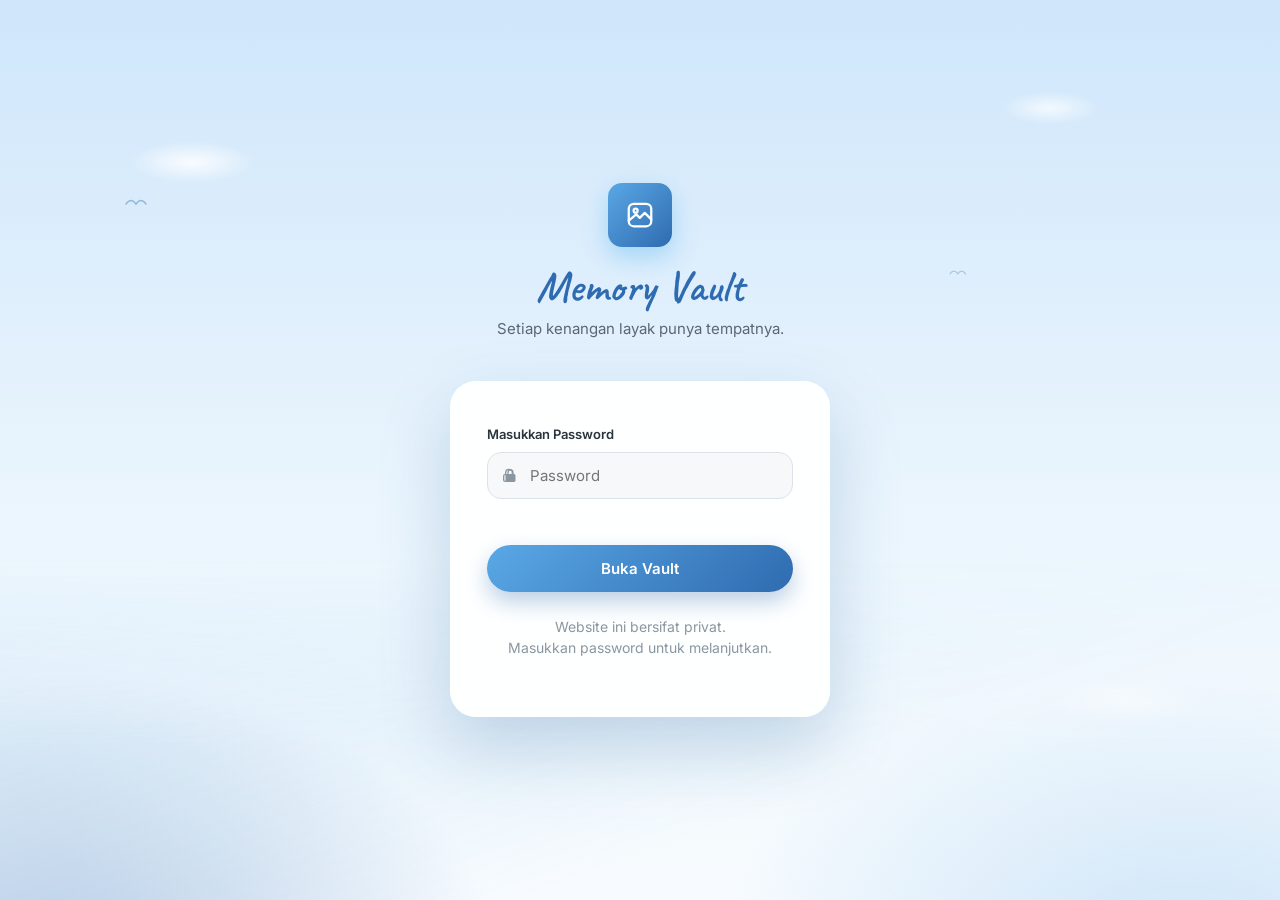
==== index.html @ 8b7a2d24 "Update index.html" ====
<!doctype html>
<html lang="id">
  <head>
    <meta charset="UTF-8" />
    <meta name="viewport" content="width=device-width, initial-scale=1.0" />
    <title>Memory Vault</title>

    <link rel="preconnect" href="https://fonts.googleapis.com" />
    <link
      href="https://fonts.googleapis.com/css2?family=Fraunces:opsz,wght@9..144,400;9..144,600;9..144,700&family=Inter:wght@400;500;600&family=Caveat:wght@500;600&display=swap"
      rel="stylesheet"
    />

    <link rel="stylesheet" href="variables.css" />
    <link rel="stylesheet" href="index.css" />
  </head>
  <body>
    <!-- ============================================================ -->
    <!-- LAYAR LOGIN — tampil pertama kali dibuka                      -->
    <!-- ============================================================ -->
    <div id="login-screen" class="login-screen">
      <div class="login-hero">
        <div class="login-hero__icon">
          <svg
            viewBox="0 0 24 24"
            width="30"
            height="30"
            fill="none"
            stroke="currentColor"
            stroke-width="1.8"
            stroke-linecap="round"
            stroke-linejoin="round"
          >
            <rect x="3" y="3" width="18" height="18" rx="4"></rect>
            <circle cx="8.5" cy="8.5" r="1.6"></circle>
            <path d="M21 15.5l-5.2-5.2-4 4-2.8-2.8L3 16.5"></path>
          </svg>
        </div>
        <h1 class="login-hero__title">Memory Vault</h1>
        <p class="login-hero__subtitle">
          Setiap kenangan layak punya tempatnya.
        </p>
      </div>

      <div class="login-card">
        <form id="login-form" class="login-form">
          <label class="login-card__label" for="login-password"
            >Masukkan Password</label
          >
          <div class="login-field">
            <svg
              viewBox="0 0 24 24"
              width="16"
              height="16"
              fill="none"
              stroke="currentColor"
              stroke-width="2"
            >
              <rect x="4" y="10" width="16" height="10" rx="2"></rect>
              <path d="M7 10V7a5 5 0 0 1 10 0v3"></path>
            </svg>
            <input
              type="password"
              id="login-password"
              placeholder="Password"
              autocomplete="current-password"
              required
            />
          </div>
          <div id="login-error" class="form-error"></div>
          <button type="submit" id="login-submit" class="btn btn-primary">
            Buka Vault
          </button>
        </form>
        <p class="login-card__note">
          Website ini bersifat privat.<br />
          Masukkan password untuk melanjutkan.
        </p>
      </div>
    </div>

    <!-- ============================================================ -->
    <!-- ISI WEBSITE — muncul setelah password benar                  -->
    <!-- ============================================================ -->
    <div id="app-content" class="hidden">
      <header class="topbar">
        <div class="topbar__brand">
          <span class="topbar__mark">MV</span>
          <span class="topbar__title">Memory Vault</span>
        </div>
        <nav class="topbar__nav" id="main-nav">
          <button class="nav-link is-active" data-target="home">Home</button>
          <button class="nav-link" data-target="memories">Memories</button>
          <button class="nav-link" data-target="quotes">Quotes</button>
          <button class="nav-link" data-target="journal">Journal</button>
          <button class="nav-link" data-target="confessions">Curhat</button>
          <button class="nav-link" data-target="songs">Lagu</button>
          <button class="nav-link" data-target="books">Book Shelf</button>
          <button class="nav-link" data-target="movies">Movie Log</button>
          <button class="nav-link" data-target="countdowns">Bom Waktu</button>
        </nav>
        <div class="topbar__actions">
          <label class="topbar__search">
            <svg
              viewBox="0 0 24 24"
              width="16"
              height="16"
              fill="none"
              stroke="currentColor"
              stroke-width="2"
            >
              <circle cx="11" cy="11" r="7"></circle>
              <line x1="21" y1="21" x2="16.65" y2="16.65"></line>
            </svg>
            <input
              type="text"
              id="memories-search"
              placeholder="Cari memories..."
              autocomplete="off"
            />
          </label>
          <button class="topbar__profile" type="button" aria-label="Profil">
            <svg
              viewBox="0 0 24 24"
              width="18"
              height="18"
              fill="none"
              stroke="currentColor"
              stroke-width="2"
            >
              <circle cx="12" cy="8" r="4"></circle>
              <path d="M4 20c0-4 3.6-6 8-6s8 2 8 6"></path>
            </svg>
          </button>
        </div>
        <button id="logout-btn" class="topbar__logout" title="Keluar">
          Keluar
        </button>
      </header>

      <main>
        <!-- ---------------- HOME ---------------- -->
        <section id="home" class="page-section is-active">
          <div class="hero">
            <div class="hero__text">
              <p class="hero__eyebrow">Selamat datang kembali</p>
              <h1 class="hero__title">
                Setiap kenangan<br />punya rumahnya sendiri.
              </h1>
              <p class="hero__subtitle">
                Memory Vault adalah ruang pribadi saya untuk menyimpan foto, video,
                kutipan, dan catatan harian - jauh dari keramaian, hanya
                untuk orang-orang yang aku percaya.
              </p>
              <div class="hero__actions">
                <button class="btn btn-primary" data-goto="memories">
                  Lihat Memories
                </button>
                <button class="btn btn-ghost" data-goto="journal">
                  Buka Journal
                </button>
              </div>
            </div>

            <div class="hero__catalog" aria-hidden="false">
              <button
                type="button"
                class="catalog-card catalog-card--memories"
                data-goto="memories"
              >
                <span class="catalog-card__tab">02</span>
                <span class="catalog-card__label">Memories</span>
                <span class="catalog-card__hint">Foto &amp; video</span>
              </button>
              <button
                type="button"
                class="catalog-card catalog-card--quotes"
                data-goto="quotes"
              >
                <span class="catalog-card__tab">03</span>
                <span class="catalog-card__label">Quotes</span>
                <span class="catalog-card__hint">Kalimat favorit</span>
              </button>
              <button
                type="button"
                class="catalog-card catalog-card--journal"
                data-goto="journal"
              >
                <span class="catalog-card__tab">04</span>
                <span class="catalog-card__label">Journal</span>
                <span class="catalog-card__hint">Catatan harian</span>
              </button>
            </div>
          </div>
        </section>

        <!-- ---------------- MEMORIES ---------------- -->
        <section id="memories" class="page-section">
          <div class="section-head">
            <span class="section-head__tab">02 — Memories</span>
            <h2>Memories</h2>
            <p>Kumpulan foto dan video yang tertempel seperti scrapbook.</p>
          </div>

          <div class="memories-toolbar">
            <div class="memories-filters" id="memories-filters">
              <button
                class="filter-pill is-active"
                data-filter="all"
                type="button"
              >
                All
              </button>
              <button class="filter-pill" data-filter="photo" type="button">
                Photo
              </button>
              <button class="filter-pill" data-filter="video" type="button">
                Video
              </button>
            </div>
            <select class="memories-sort" id="memories-sort">
              <option value="latest">Latest</option>
              <option value="oldest">Oldest</option>
            </select>
          </div>

          <div id="memories-loading" class="state-message">
            Memuat kenangan...
          </div>
          <div id="memories-empty" class="state-message hidden">
            Belum ada memory yang ditambahkan.
          </div>
          <div id="scrapbook" class="scrapbook"></div>
        </section>

        <!-- ---------------- QUOTES ---------------- -->
        <section id="quotes" class="page-section">
          <div class="section-head">
            <span class="section-head__tab">03 — Quotes</span>
            <h2>Quotes</h2>
            <p>Kalimat-kalimat kecil yang selalu ingin diingat.</p>
          </div>
          <div id="quotes-list" class="quotes-list"></div>
        </section>

        <!-- ---------------- JOURNAL ---------------- -->
        <section id="journal" class="page-section">
          <div class="section-head">
            <span class="section-head__tab">04 — Journal</span>
            <h2>Journal</h2>
            <p>Catatan singkat, ditulis untuk diri sendiri di masa depan.</p>
          </div>

          <div id="journal-list" class="journal-list"></div>
        </section>

        <!-- ---------------- CURHAT ---------------- -->
        <section id="confessions" class="page-section">
          <div class="section-head">
            <span class="section-head__tab">05 — Curhat</span>
            <h2>Curhat</h2>
            <p>
              Ruang paling privat — tempat isi hati yang tidak perlu dirapikan.
            </p>
          </div>
          <div id="confessions-loading" class="state-message">Memuat...</div>
          <div id="confessions-empty" class="state-message hidden">
            Belum ada curhatan.
          </div>
          <div id="confessions-list" class="journal-list"></div>
        </section>

        <!-- ---------------- LAGU FAVORIT ---------------- -->
        <section id="songs" class="page-section">
          <div class="section-head">
            <span class="section-head__tab">06 — Lagu</span>
            <h2>Lagu Favorit</h2>
            <p>Lagu-lagu yang menemani momen tertentu — klik untuk memutar.</p>
          </div>
          <div id="songs-loading" class="state-message">Memuat...</div>
          <div id="songs-empty" class="state-message hidden">
            Belum ada lagu favorit.
          </div>
          <div id="songs-grid" class="songs-grid"></div>
        </section>

        <!-- ---------------- BOOK SHELF ---------------- -->
        <section id="books" class="page-section">
          <div class="section-head">
            <span class="section-head__tab">07 — Book Shelf</span>
            <h2>Book Shelf</h2>
            <p>
              Buku yang pernah dibaca, beserta pelajaran yang dibawa pulang.
            </p>
          </div>
          <div id="books-loading" class="state-message">Memuat...</div>
          <div id="books-empty" class="state-message hidden">
            Belum ada buku yang dicatat.
          </div>
          <div id="books-grid" class="log-grid"></div>
        </section>

        <!-- ---------------- MOVIE LOG ---------------- -->
        <section id="movies" class="page-section">
          <div class="section-head">
            <span class="section-head__tab">08 — Movie Log</span>
            <h2>Movie Log</h2>
            <p>Film yang pernah ditonton, beserta kesan dan pelajarannya.</p>
          </div>
          <div id="movies-loading" class="state-message">Memuat...</div>
          <div id="movies-empty" class="state-message hidden">
            Belum ada film yang dicatat.
          </div>
          <div id="movies-grid" class="log-grid"></div>
        </section>

        <!-- ---------------- BOM WAKTU ---------------- -->
        <section id="countdowns" class="page-section">
          <div class="section-head">
            <span class="section-head__tab">09 — Bom Waktu</span>
            <h2>Bom Waktu</h2>
            <p>Hitung mundur menuju momen-momen yang dinanti.</p>
          </div>
          <div id="countdowns-loading" class="state-message">Memuat...</div>
          <div id="countdowns-empty" class="state-message hidden">
            Belum ada hitung mundur.
          </div>
          <div id="countdowns-grid" class="countdown-grid"></div>
        </section>
      </main>

      <footer class="site-footer">
        <span class="site-footer__mark">MV</span>
        <p>Disimpan baik-baik, untuk dibuka kapan saja.</p>
      </footer>
    </div>

    <!-- ============================================================ -->
    <!-- POPUP DETAIL MEMORY                                           -->
    <!-- ============================================================ -->
    <div id="memory-modal" class="modal hidden">
      <div class="modal__backdrop" id="modal-backdrop"></div>
      <div class="modal__card" role="dialog" aria-modal="true">
        <button class="modal__close" id="modal-close" aria-label="Tutup">
          &times;
        </button>
        <div class="modal__media" id="modal-media"></div>
        <div class="modal__body">
          <span class="modal__date" id="modal-date"></span>
          <h3 id="modal-title"></h3>
          <p class="modal__caption" id="modal-caption"></p>
          <p class="modal__description" id="modal-description"></p>
        </div>
      </div>
    </div>

    <!-- ============================================================ -->
    <!-- POPUP PLAYER LAGU — gaya Spotify                              -->
    <!-- ============================================================ -->
    <div id="song-modal" class="modal hidden">
      <div class="modal__backdrop" id="song-modal-backdrop"></div>
      <div class="song-modal__card" role="dialog" aria-modal="true">
        <button class="modal__close" id="song-modal-close" aria-label="Tutup">
          &times;
        </button>

        <div class="song-modal__art-wrap">
          <div class="song-modal__glow" id="song-glow"></div>
          <div class="song-modal__art" id="song-art-spin">
            <img id="song-cover-img" src="" alt="" />
          </div>
        </div>

        <h3 id="song-title-el"></h3>
        <p class="song-modal__artist" id="song-artist-el"></p>

        <div class="song-modal__equalizer" id="song-equalizer">
          <span></span><span></span><span></span><span></span>
        </div>

        <button
          class="song-modal__play-btn"
          id="song-play-btn"
          aria-label="Putar/Jeda"
        >
          <svg
            id="song-icon-play"
            viewBox="0 0 24 24"
            width="26"
            height="26"
            fill="currentColor"
          >
            <path d="M8 5v14l11-7z" />
          </svg>
          <svg
            id="song-icon-pause"
            viewBox="0 0 24 24"
            width="26"
            height="26"
            fill="currentColor"
            class="hidden"
          >
            <path d="M6 5h4v14H6zM14 5h4v14h-4z" />
          </svg>
        </button>

        <p class="song-modal__note" id="song-note-el"></p>

        <audio id="song-audio-el"></audio>
      </div>
    </div>

    <!-- ============================================================ -->
    <!-- POPUP ISI LENGKAP — Journal & Curhat                          -->
    <!-- ============================================================ -->
    <div id="text-modal" class="modal hidden">
      <div class="modal__backdrop" id="text-modal-backdrop"></div>
      <div
        class="modal__card modal__card--text"
        role="dialog"
        aria-modal="true"
      >
        <button class="modal__close" id="text-modal-close" aria-label="Tutup">
          &times;
        </button>
        <div class="modal__body">
          <span class="modal__date" id="text-modal-date"></span>
          <h3 id="text-modal-title"></h3>
          <p
            class="modal__description modal__description--full"
            id="text-modal-content"
          ></p>
        </div>
      </div>
    </div>

    <script src="https://cdn.jsdelivr.net/npm/@supabase/supabase-js@2"></script>
    <script src="supabase-config.js"></script>
    <script src="index.js"></script>
  </body>
</html>
---- variables.css ----
/* =========================================================
   MEMORY VAULT — DESIGN TOKENS
   Palet: biru muda, putih, abu-abu muda
   Font: Fraunces (display/serif), Inter (body), Caveat (tulisan tangan)
   ========================================================= */

:root {
  /* Warna utama */
  --color-sky: #6ec6ff;
  --color-sky-deep: #4ab2f0;
  --color-sky-pale: #e9f6ff;
  --color-white: #ffffff;
  --color-gray-50: #f6f8fa;
  --color-gray-100: #edf1f4;
  --color-gray-200: #dce3e8;

  /* Teks */
  --color-ink: #29343d;
  --color-ink-soft: #5b6772;
  --color-ink-faint: #8a96a0;

  /* Status */
  --color-danger: #e5685c;
  --color-danger-soft: #fdecea;

  /* Bayangan & permukaan */
  --shadow-soft: 0 8px 24px rgba(41, 52, 61, 0.08);
  --shadow-card: 0 4px 14px rgba(41, 52, 61, 0.1);
  --shadow-polaroid:
    0 10px 20px rgba(41, 52, 61, 0.18), 0 2px 6px rgba(41, 52, 61, 0.12);
  --shadow-modal: 0 20px 60px rgba(20, 30, 40, 0.3);

  /* Tipografi */
  --font-display: "Fraunces", "Georgia", serif;
  --font-body:
    "Inter", -apple-system, BlinkMacSystemFont, "Segoe UI", sans-serif;
  --font-hand: "Caveat", cursive;

  /* Radius & spacing */
  --radius-sm: 8px;
  --radius-md: 14px;
  --radius-lg: 22px;
  --space-1: 8px;
  --space-2: 16px;
  --space-3: 24px;
  --space-4: 40px;
  --space-5: 64px;
}

* {
  box-sizing: border-box;
}

html,
body {
  margin: 0;
  padding: 0;
}

body {
  font-family: var(--font-body);
  color: var(--color-ink);
  background: var(--color-gray-50);
  -webkit-font-smoothing: antialiased;
}

h1,
h2,
h3 {
  font-family: var(--font-display);
  color: var(--color-ink);
  margin: 0;
  font-weight: 600;
}

p {
  margin: 0;
  line-height: 1.6;
  color: var(--color-ink-soft);
}

a {
  color: inherit;
}

button {
  font-family: var(--font-body);
  cursor: pointer;
}

input,
textarea,
select {
  font-family: var(--font-body);
}

::selection {
  background: var(--color-sky);
  color: var(--color-white);
}

/* Scrollbar tipis, elegan */
::-webkit-scrollbar {
  width: 8px;
  height: 8px;
}
::-webkit-scrollbar-thumb {
  background: var(--color-gray-200);
  border-radius: 10px;
}
::-webkit-scrollbar-thumb:hover {
  background: var(--color-sky);
}

/* Fokus keyboard tetap terlihat (aksesibilitas) */
:focus-visible {
  outline: 2px solid var(--color-sky-deep);
  outline-offset: 2px;
}

@media (prefers-reduced-motion: reduce) {
  * {
    animation-duration: 0.001ms !important;
    animation-iteration-count: 1 !important;
    transition-duration: 0.001ms !important;
  }
}

/* =========================================================
   LOGIN SCREEN — dipakai bersama oleh index.html & dashboard.html
   ========================================================= */
.login-screen {
  min-height: 100vh;
  display: flex;
  flex-direction: column;
  align-items: center;
  justify-content: center;
  background-image: url("assets/login-bg.png");
  background-size: cover;
  background-position: center;
  background-repeat: no-repeat;
  padding: var(--space-3);
}

.login-hero {
  text-align: center;
  margin-bottom: var(--space-4);
  animation: rise 0.5s ease;
}

.login-hero__icon {
  width: 64px;
  height: 64px;
  margin: 0 auto var(--space-2);
  border-radius: var(--radius-md);
  background: linear-gradient(135deg, var(--color-sky), var(--color-sky-deep));
  display: flex;
  align-items: center;
  justify-content: center;
  color: var(--color-white);
  box-shadow: 0 10px 24px rgba(74, 178, 240, 0.4);
}

.login-hero__title {
  font-family: var(--font-hand);
  font-weight: 600;
  font-size: 44px;
  color: var(--color-sky-deep);
  line-height: 1.1;
}

.login-hero__subtitle {
  font-size: 15px;
  color: var(--color-ink-soft);
  margin-top: 6px;
}

.login-card {
  width: 100%;
  max-width: 380px;
  background: rgba(255, 255, 255, 0.9);
  backdrop-filter: blur(10px);
  border-radius: var(--radius-lg);
  box-shadow: var(--shadow-soft);
  padding: var(--space-4) var(--space-3);
  text-align: center;
  animation: rise 0.5s ease 0.05s backwards;
}

@keyframes rise {
  from {
    opacity: 0;
    transform: translateY(16px);
  }
  to {
    opacity: 1;
    transform: translateY(0);
  }
}

.login-form {
  display: flex;
  flex-direction: column;
  gap: var(--space-2);
}

.login-card__label {
  display: block;
  text-align: left;
  font-size: 13px;
  font-weight: 600;
  color: var(--color-ink);
  margin-bottom: -6px;
}

.login-field {
  position: relative;
  display: flex;
  align-items: center;
}

.login-field svg {
  position: absolute;
  left: 14px;
  color: var(--color-ink-faint);
  pointer-events: none;
}

.login-form input {
  width: 100%;
  border: 1.5px solid var(--color-gray-200);
  background: var(--color-gray-50);
  border-radius: var(--radius-sm);
  padding: 12px 14px 12px 40px;
  font-size: 15px;
  color: var(--color-ink);
  transition:
    border-color 0.2s ease,
    background 0.2s ease;
}

.login-form input:focus {
  border-color: var(--color-sky);
  background: var(--color-white);
  outline: none;
}

.login-card__note {
  font-size: 12.5px;
  color: var(--color-ink-faint);
  margin-top: var(--space-3);
  line-height: 1.5;
}

.btn {
  border: none;
  border-radius: var(--radius-sm);
  padding: 12px 20px;
  font-size: 15px;
  font-weight: 600;
  transition:
    transform 0.15s ease,
    box-shadow 0.15s ease,
    background 0.15s ease;
}

.btn-primary {
  background: var(--color-sky);
  color: var(--color-white);
}

.btn-primary:hover {
  background: var(--color-sky-deep);
  box-shadow: 0 6px 16px rgba(74, 178, 240, 0.35);
}

.btn-primary:active {
  transform: translateY(1px);
}

.btn-ghost {
  background: transparent;
  color: var(--color-ink-soft);
  border: 1.5px solid var(--color-gray-200);
}

.btn-ghost:hover {
  border-color: var(--color-sky);
  color: var(--color-sky-deep);
}

.btn-danger {
  background: var(--color-danger-soft);
  color: var(--color-danger);
}

.btn-danger:hover {
  background: var(--color-danger);
  color: var(--color-white);
}

.form-error {
  min-height: 18px;
  font-size: 13px;
  color: var(--color-danger);
  margin-top: -4px;
}

.spinner {
  width: 16px;
  height: 16px;
  border: 2px solid rgba(255, 255, 255, 0.5);
  border-top-color: var(--color-white);
  border-radius: 50%;
  display: inline-block;
  animation: spin 0.7s linear infinite;
  vertical-align: middle;
  margin-right: 6px;
}

@keyframes spin {
  to {
    transform: rotate(360deg);
  }
}

.hidden {
  display: none !important;
}
---- index.css ----
/* =========================================================
   DESIGN TOKENS — nuansa "langit sore" biru lembut ala ilustrasi
   (override variables.css tanpa mengubah struktur HTML/JS)
   ========================================================= */
:root {
  --color-sky: #5aa8e6;
  --color-sky-deep: #2f6bb0;
  --color-sky-pale: #eaf4fd;
  --color-sky-mist: #d9ecfb;
}

body {
  position: relative;
  background: linear-gradient(180deg, #dff0fc 0%, #eef6fc 55%, #f6fafd 100%);
}

/* awan & garis burung tipis, konsisten dengan layar login — melayang tetap
   di belakang konten saat discroll */
body::before {
  content: "";
  position: fixed;
  inset: 0;
  z-index: 0;
  pointer-events: none;
  opacity: 0.9;
  background-image:
    radial-gradient(
      ellipse 150px 46px at 8% 9%,
      rgba(255, 255, 255, 0.95),
      transparent 72%
    ),
    radial-gradient(
      ellipse 120px 38px at 92% 6%,
      rgba(255, 255, 255, 0.85),
      transparent 72%
    ),
    radial-gradient(
      ellipse 130px 40px at 78% 34%,
      rgba(255, 255, 255, 0.55),
      transparent 72%
    ),
    radial-gradient(
      ellipse 110px 34px at 14% 46%,
      rgba(255, 255, 255, 0.5),
      transparent 72%
    ),
    url("data:image/svg+xml;utf8,<svg xmlns='http://www.w3.org/2000/svg' width='44' height='20' viewBox='0 0 44 20'><path d='M2 11 Q9 2 16 11 Q23 2 30 11' fill='none' stroke='%232f6bb0' stroke-width='2.2' stroke-linecap='round' opacity='0.55'/></svg>"),
    url("data:image/svg+xml;utf8,<svg xmlns='http://www.w3.org/2000/svg' width='44' height='20' viewBox='0 0 44 20'><path d='M2 11 Q9 2 16 11 Q23 2 30 11' fill='none' stroke='%232f6bb0' stroke-width='2.2' stroke-linecap='round' opacity='0.42'/></svg>"),
    url("data:image/svg+xml;utf8,<svg xmlns='http://www.w3.org/2000/svg' width='34' height='16' viewBox='0 0 34 16'><path d='M2 9 Q7 2 12 9 Q17 2 22 9' fill='none' stroke='%232f6bb0' stroke-width='1.8' stroke-linecap='round' opacity='0.38'/></svg>");
  background-repeat: no-repeat;
  background-position:
    0 0,
    0 0,
    0 0,
    0 0,
    6% 13%,
    89% 19%,
    72% 39%;
  background-size:
    auto,
    auto,
    auto,
    auto,
    44px 20px,
    44px 20px,
    34px 16px;
}

/* pegunungan lembut tetap di dasar layar, menyatukan seluruh halaman
   dengan gaya ilustrasi layar login */
body::after {
  content: "";
  position: fixed;
  left: -6%;
  right: -6%;
  bottom: -10%;
  height: 30%;
  z-index: 0;
  pointer-events: none;
  background:
    radial-gradient(
      ellipse 40% 100% at 8% 100%,
      rgba(47, 107, 176, 0.14),
      transparent 72%
    ),
    radial-gradient(
      ellipse 44% 100% at 90% 100%,
      rgba(90, 168, 230, 0.12),
      transparent 72%
    );
  -webkit-mask-image: linear-gradient(180deg, transparent, black 55%);
  mask-image: linear-gradient(180deg, transparent, black 55%);
}

.topbar,
main,
.site-footer,
.login-screen {
  position: relative;
  z-index: 1;
}

/* =========================================================
   LOGIN SCREEN — ilustrasi langit biru bergaya papercut
   ========================================================= */
.login-screen {
  position: relative;
  background: linear-gradient(180deg, #cfe6fb 0%, #eaf5fd 55%, #f7fbfe 100%);
  overflow: hidden;
}

/* awan tipis melayang */
.login-screen::before {
  content: "";
  position: absolute;
  inset: 0;
  pointer-events: none;
  background-image:
    radial-gradient(
      ellipse 90px 30px at 15% 18%,
      rgba(255, 255, 255, 0.85),
      transparent 70%
    ),
    radial-gradient(
      ellipse 70px 24px at 82% 12%,
      rgba(255, 255, 255, 0.7),
      transparent 70%
    ),
    radial-gradient(
      ellipse 110px 34px at 88% 78%,
      rgba(255, 255, 255, 0.55),
      transparent 70%
    ),
    url("data:image/svg+xml;utf8,<svg xmlns='http://www.w3.org/2000/svg' width='40' height='18' viewBox='0 0 40 18'><path d='M2 10 Q7 3 12 10 Q17 3 22 10' fill='none' stroke='%232f6bb0' stroke-width='1.6' stroke-linecap='round' opacity='0.4'/></svg>"),
    url("data:image/svg+xml;utf8,<svg xmlns='http://www.w3.org/2000/svg' width='40' height='18' viewBox='0 0 40 18'><path d='M2 10 Q7 3 12 10 Q17 3 22 10' fill='none' stroke='%232f6bb0' stroke-width='1.6' stroke-linecap='round' opacity='0.3'/></svg>");
  background-repeat: no-repeat;
  background-position:
    0 0,
    0 0,
    0 0,
    10% 22%,
    76% 30%;
  background-size:
    auto,
    auto,
    auto,
    40px 18px,
    32px 14px;
}

/* pegunungan lembut & sulur daun di dasar layar */
.login-screen::after {
  content: "";
  position: absolute;
  left: -6%;
  right: -6%;
  bottom: -8%;
  height: 46%;
  pointer-events: none;
  background:
    radial-gradient(
      ellipse 42% 100% at 10% 100%,
      rgba(47, 107, 176, 0.3),
      transparent 72%
    ),
    radial-gradient(
      ellipse 46% 100% at 88% 100%,
      rgba(90, 168, 230, 0.28),
      transparent 72%
    ),
    linear-gradient(160deg, rgba(76, 157, 224, 0.16), transparent 60%);
  -webkit-mask-image: linear-gradient(180deg, transparent, black 45%);
  mask-image: linear-gradient(180deg, transparent, black 45%);
}

.login-card {
  position: relative;
  z-index: 2;
  background: rgba(255, 255, 255, 0.94);
  backdrop-filter: blur(6px);
  border-radius: 26px;
  box-shadow: 0 30px 70px rgba(31, 90, 150, 0.22);
  border: 1px solid rgba(255, 255, 255, 0.7);
  padding: 44px 36px 34px;
}

.login-card__mark {
  width: 62px;
  height: 62px;
  border-radius: 18px;
  background: linear-gradient(
    135deg,
    var(--color-sky-mist) 0%,
    var(--color-sky-pale) 100%
  );
  border: 1.5px solid var(--color-white);
  box-shadow: 0 10px 22px rgba(47, 107, 176, 0.22);
  font-size: 0;
  position: relative;
}

.login-card__mark::before {
  content: "";
  position: absolute;
  inset: 0;
  margin: auto;
  width: 28px;
  height: 28px;
  background: var(--color-sky-deep);
  -webkit-mask: url("data:image/svg+xml;utf8,<svg xmlns='http://www.w3.org/2000/svg' viewBox='0 0 24 24'><path d='M4 5h16a1 1 0 0 1 1 1v12a1 1 0 0 1-1 1H4a1 1 0 0 1-1-1V6a1 1 0 0 1 1-1zm1 2v10h14V7H5zm2 8 3.5-4.5 2.5 3 2-2.5L18 15H7zM8 9a1.5 1.5 0 1 1 0 3 1.5 1.5 0 0 1 0-3z'/></svg>")
    center / contain no-repeat;
  mask: url("data:image/svg+xml;utf8,<svg xmlns='http://www.w3.org/2000/svg' viewBox='0 0 24 24'><path d='M4 5h16a1 1 0 0 1 1 1v12a1 1 0 0 1-1 1H4a1 1 0 0 1-1-1V6a1 1 0 0 1 1-1zm1 2v10h14V7H5zm2 8 3.5-4.5 2.5 3 2-2.5L18 15H7zM8 9a1.5 1.5 0 1 1 0 3 1.5 1.5 0 0 1 0-3z'/></svg>")
    center / contain no-repeat;
}

.login-card h1 {
  font-family: var(--font-hand);
  font-weight: 600;
  font-size: 40px;
  color: var(--color-sky-deep);
  line-height: 1;
  margin-bottom: 4px !important;
}

.login-card p {
  font-size: 14px;
  margin-bottom: var(--space-3) !important;
}

.login-form input {
  border-radius: 14px !important;
  padding: 13px 18px 13px 42px !important;
  background: var(--color-gray-50)
    url("data:image/svg+xml;utf8,<svg xmlns='http://www.w3.org/2000/svg' viewBox='0 0 24 24'><path fill='%238a96a0' d='M12 2a5 5 0 0 0-5 5v3H6a2 2 0 0 0-2 2v8a2 2 0 0 0 2 2h12a2 2 0 0 0 2-2v-8a2 2 0 0 0-2-2h-1V7a5 5 0 0 0-5-5zm-3 8V7a3 3 0 0 1 6 0v3H9z'/></svg>")
    no-repeat 15px center !important;
  background-size: 15px !important;
}

.login-form input:focus {
  box-shadow: 0 0 0 4px rgba(90, 168, 230, 0.18);
}

.btn-primary {
  background: linear-gradient(
    135deg,
    var(--color-sky) 0%,
    var(--color-sky-deep) 100%
  );
  border-radius: 999px;
  box-shadow: 0 10px 22px rgba(47, 107, 176, 0.32);
}

.btn-primary:hover {
  background: linear-gradient(
    135deg,
    var(--color-sky) 0%,
    var(--color-sky-deep) 100%
  );
  transform: translateY(-2px);
  box-shadow: 0 14px 26px rgba(47, 107, 176, 0.4);
}

.login-form .btn-primary {
  padding: 14px;
  font-size: 15px;
}

.login-card::after {
  content: "";
  display: block;
  margin-top: 16px;
  font-size: 12px;
  color: var(--color-ink-faint);
}

@media (max-width: 480px) {
  .login-card {
    padding: 34px 24px 26px;
  }
  .login-card h1 {
    font-size: 34px;
  }
}

/* =========================================================
   TOPBAR
   ========================================================= */
.topbar {
  position: sticky;
  top: 0;
  z-index: 20;
  display: flex;
  align-items: center;
  justify-content: space-between;
  padding: 14px var(--space-4);
  background: rgba(255, 255, 255, 0.8);
  backdrop-filter: blur(10px);
  border-bottom: 1px solid var(--color-gray-100);
}

.topbar__brand {
  display: flex;
  align-items: center;
  gap: 10px;
}

.topbar__mark {
  width: 36px;
  height: 36px;
  border-radius: 11px;
  background: linear-gradient(
    135deg,
    var(--color-sky-mist) 0%,
    var(--color-sky-pale) 100%
  );
  border: 1.5px solid var(--color-white);
  box-shadow: 0 6px 14px rgba(47, 107, 176, 0.2);
  position: relative;
  font-size: 0;
}

.topbar__mark::before {
  content: "";
  position: absolute;
  inset: 0;
  margin: auto;
  width: 18px;
  height: 18px;
  background: var(--color-sky-deep);
  -webkit-mask: url("data:image/svg+xml;utf8,<svg xmlns='http://www.w3.org/2000/svg' viewBox='0 0 24 24'><path d='M4 5h16a1 1 0 0 1 1 1v12a1 1 0 0 1-1 1H4a1 1 0 0 1-1-1V6a1 1 0 0 1 1-1zm1 2v10h14V7H5zm2 8 3.5-4.5 2.5 3 2-2.5L18 15H7zM8 9a1.5 1.5 0 1 1 0 3 1.5 1.5 0 0 1 0-3z'/></svg>")
    center / contain no-repeat;
  mask: url("data:image/svg+xml;utf8,<svg xmlns='http://www.w3.org/2000/svg' viewBox='0 0 24 24'><path d='M4 5h16a1 1 0 0 1 1 1v12a1 1 0 0 1-1 1H4a1 1 0 0 1-1-1V6a1 1 0 0 1 1-1zm1 2v10h14V7H5zm2 8 3.5-4.5 2.5 3 2-2.5L18 15H7zM8 9a1.5 1.5 0 1 1 0 3 1.5 1.5 0 0 1 0-3z'/></svg>")
    center / contain no-repeat;
}

.topbar__title {
  font-family: var(--font-hand);
  font-weight: 600;
  font-size: 26px;
  color: var(--color-sky-deep);
}

.topbar__actions {
  display: flex;
  align-items: center;
  gap: 10px;
}

.topbar__search {
  display: flex;
  align-items: center;
  gap: 8px;
  background: var(--color-gray-50);
  border: 1.5px solid var(--color-gray-200);
  border-radius: 999px;
  padding: 8px 14px;
  color: var(--color-ink-faint);
  transition: border-color 0.2s ease;
}

.topbar__search:focus-within {
  border-color: var(--color-sky);
}

.topbar__search input {
  border: none;
  background: transparent;
  outline: none;
  font-size: 13.5px;
  color: var(--color-ink);
  width: 160px;
}

.topbar__search input::placeholder {
  color: var(--color-ink-faint);
}

.topbar__profile {
  width: 36px;
  height: 36px;
  border-radius: 50%;
  border: 1.5px solid var(--color-gray-200);
  background: var(--color-white);
  color: var(--color-sky-deep);
  display: flex;
  align-items: center;
  justify-content: center;
  transition:
    border-color 0.2s ease,
    transform 0.15s ease;
}

.topbar__profile:hover {
  border-color: var(--color-sky);
  transform: translateY(-1px);
}

@media (max-width: 860px) {
  .topbar__actions {
    order: 4;
  }
  .topbar__search input {
    width: 120px;
  }
}

@media (max-width: 560px) {
  .topbar__search {
    padding: 6px 10px;
  }
  .topbar__search input {
    width: 88px;
  }
}

.topbar__nav {
  display: flex;
  flex-wrap: wrap;
  gap: 2px;
  max-width: 620px;
  justify-content: flex-end;
  background: var(--color-gray-50);
  padding: 4px;
  border-radius: 12px;
}

.nav-link {
  border: none;
  background: transparent;
  padding: 8px 16px;
  border-radius: 8px;
  font-size: 13.5px;
  font-weight: 600;
  letter-spacing: 0.01em;
  color: var(--color-ink-soft);
  transition:
    background 0.2s ease,
    color 0.2s ease,
    transform 0.15s ease;
}

.nav-link:hover {
  color: var(--color-ink);
  transform: translateY(-1px);
}

.nav-link.is-active {
  background: var(--color-white);
  color: var(--color-sky-deep);
  font-weight: 700;
  box-shadow: 0 2px 8px rgba(47, 107, 176, 0.16);
}

.topbar__logout {
  border: 1.5px solid var(--color-gray-200);
  background: var(--color-white);
  color: var(--color-ink-soft);
  padding: 8px 16px;
  border-radius: 999px;
  font-size: 13px;
  font-weight: 500;
  transition:
    border-color 0.2s ease,
    color 0.2s ease;
}

.topbar__logout:hover {
  border-color: var(--color-danger);
  color: var(--color-danger);
}

@media (max-width: 860px) {
  .topbar {
    flex-wrap: wrap;
    gap: 8px;
    padding: 10px var(--space-2);
  }

  .topbar__nav {
    order: 3;
    width: 100%;
    max-width: none;
    flex-wrap: nowrap;
    justify-content: flex-start;
    overflow-x: auto;
    scroll-snap-type: x proximity;
    -webkit-overflow-scrolling: touch;
    scrollbar-width: none;
    mask-image: linear-gradient(
      to right,
      transparent 0,
      black 14px,
      black calc(100% - 14px),
      transparent 100%
    );
  }

  .topbar__nav::-webkit-scrollbar {
    display: none;
  }

  .nav-link {
    flex: 0 0 auto;
    white-space: nowrap;
    scroll-snap-align: start;
    padding: 7px 13px;
    font-size: 13px;
  }
}

/* =========================================================
   SECTIONS
   ========================================================= */
main {
  max-width: 1080px;
  margin: 0 auto;
  padding: var(--space-4) var(--space-3) var(--space-5);
}

.page-section {
  display: none;
  animation: fadeUp 0.45s ease;
}

.page-section.is-active {
  display: block;
}

@keyframes fadeUp {
  from {
    opacity: 0;
    transform: translateY(10px);
  }
  to {
    opacity: 1;
    transform: translateY(0);
  }
}

.section-head {
  margin-bottom: var(--space-4);
  text-align: left;
  background: linear-gradient(
    135deg,
    var(--color-sky-mist) 0%,
    var(--color-sky-pale) 100%
  );
  border-radius: var(--radius-lg);
  padding: var(--space-3) var(--space-4);
  box-shadow: 0 12px 28px rgba(31, 90, 150, 0.1);
}

.section-head__tab {
  display: inline-block;
  font-size: 12px;
  font-weight: 700;
  letter-spacing: 0.1em;
  text-transform: uppercase;
  color: var(--color-sky-deep);
  background: rgba(255, 255, 255, 0.7);
  padding: 5px 12px;
  border-radius: 999px;
  margin-bottom: 12px;
}

.section-head h2 {
  font-family: var(--font-hand);
  font-weight: 600;
  font-size: 38px;
  margin-bottom: 4px;
  color: var(--color-sky-deep);
}

.section-head p {
  font-size: 15px;
}

.section-head::after {
  display: none;
}

/* =========================================================
   HERO (HOME) — layout terpisah dua kolom: teks + kartu katalog
   ========================================================= */
.hero {
  position: relative;
  display: grid;
  grid-template-columns: 1.15fr 0.85fr;
  align-items: center;
  gap: var(--space-5);
  padding: var(--space-5) var(--space-2) var(--space-4);
  max-width: 1080px;
  margin: 0 auto;
}

.hero__text {
  text-align: left;
}

.hero__eyebrow {
  font-size: 13px;
  letter-spacing: 0.12em;
  text-transform: uppercase;
  color: var(--color-sky-deep);
  font-weight: 600;
  margin-bottom: var(--space-2);
}

.hero__title {
  font-size: 46px;
  line-height: 1.14;
  margin-bottom: var(--space-2);
}

.hero__subtitle {
  font-size: 16px;
  margin-bottom: var(--space-3);
  max-width: 42ch;
}

.hero__actions {
  display: flex;
  gap: 12px;
  flex-wrap: wrap;
}

/* ---- Fanned "index card" katalog — elemen signature halaman ini ---- */
.hero__catalog {
  position: relative;
  height: 260px;
  display: flex;
  align-items: center;
  justify-content: center;
}

.catalog-card {
  position: absolute;
  width: 190px;
  min-height: 130px;
  background: var(--color-white);
  border: 1px solid var(--color-gray-100);
  border-radius: var(--radius-md) var(--radius-md) 6px 6px;
  box-shadow: var(--shadow-card);
  padding: 16px 18px;
  text-align: left;
  cursor: pointer;
  display: flex;
  flex-direction: column;
  gap: 26px;
  transition:
    transform 0.3s cubic-bezier(0.2, 0.8, 0.2, 1),
    box-shadow 0.3s ease;
  font-family: var(--font-body);
}

.catalog-card::before {
  content: "";
  position: absolute;
  top: -9px;
  left: 20px;
  width: 34px;
  height: 16px;
  background: var(--color-sky-pale);
  border-radius: 4px 4px 0 0;
  border: 1px solid var(--color-gray-100);
  border-bottom: none;
}

.catalog-card__tab {
  font-family: var(--font-display);
  font-size: 12px;
  color: var(--color-sky-deep);
  letter-spacing: 0.08em;
}

.catalog-card__label {
  font-family: var(--font-display);
  font-size: 19px;
  color: var(--color-ink);
  font-weight: 600;
}

.catalog-card__hint {
  font-size: 12.5px;
  color: var(--color-ink-faint);
  margin-top: -18px;
}

.catalog-card--memories {
  transform: rotate(-7deg) translate(-64px, -8px);
  z-index: 3;
}

.catalog-card--quotes {
  transform: rotate(2deg) translate(18px, 18px);
  z-index: 2;
}

.catalog-card--journal {
  transform: rotate(9deg) translate(66px, -14px);
  z-index: 1;
}

.catalog-card:hover {
  z-index: 5;
  box-shadow: 0 16px 28px rgba(41, 52, 61, 0.18);
}

.catalog-card--memories:hover {
  transform: rotate(-4deg) translate(-64px, -14px) scale(1.03);
}
.catalog-card--quotes:hover {
  transform: rotate(0deg) translate(18px, 10px) scale(1.03);
}
.catalog-card--journal:hover {
  transform: rotate(6deg) translate(66px, -20px) scale(1.03);
}

@media (max-width: 860px) {
  .hero {
    grid-template-columns: 1fr;
    text-align: center;
    gap: var(--space-4);
  }
  .hero__text {
    text-align: center;
  }
  .hero__subtitle {
    margin-left: auto;
    margin-right: auto;
  }
  .hero__actions {
    justify-content: center;
  }
  .hero__catalog {
    height: 200px;
  }
  .catalog-card {
    width: 150px;
    min-height: 108px;
    padding: 12px 14px;
  }
  .catalog-card--memories {
    transform: rotate(-6deg) translate(-46px, 4px);
  }
  .catalog-card--quotes {
    transform: rotate(2deg) translate(10px, 24px);
  }
  .catalog-card--journal {
    transform: rotate(8deg) translate(48px, 0px);
  }
}

@media (max-width: 560px) {
  .hero__title {
    font-size: 32px;
  }
}

/* ---- Footer ---- */
.site-footer {
  max-width: 1080px;
  margin: 0 auto;
  padding: var(--space-4) var(--space-3) var(--space-5);
  display: flex;
  align-items: center;
  gap: 10px;
  color: var(--color-ink-faint);
  font-size: 13px;
}

.site-footer__mark {
  width: 26px;
  height: 26px;
  border-radius: 8px;
  background: linear-gradient(
    135deg,
    var(--color-sky-mist) 0%,
    var(--color-sky-pale) 100%
  );
  color: var(--color-sky-deep);
  display: flex;
  align-items: center;
  justify-content: center;
  font-family: var(--font-hand);
  font-size: 13px;
  font-weight: 600;
}

/* =========================================================
   SCRAPBOOK / POLAROID
   ========================================================= */
.scrapbook {
  columns: 4 220px;
  column-gap: var(--space-3);
  padding: var(--space-3) 0 var(--space-4);
}

/* ---- Toolbar filter & sort di atas grid Memories ---- */
.memories-toolbar {
  display: flex;
  align-items: center;
  justify-content: space-between;
  flex-wrap: wrap;
  gap: 12px;
  margin-bottom: var(--space-2);
}

.memories-filters {
  display: flex;
  gap: 8px;
  background: var(--color-gray-50);
  padding: 4px;
  border-radius: 999px;
}

.filter-pill {
  border: none;
  background: transparent;
  color: var(--color-ink-soft);
  font-size: 13px;
  font-weight: 600;
  padding: 7px 16px;
  border-radius: 999px;
  transition:
    background 0.2s ease,
    color 0.2s ease;
}

.filter-pill:hover {
  color: var(--color-sky-deep);
}

.filter-pill.is-active {
  background: var(--color-sky-deep);
  color: var(--color-white);
}

.memories-sort {
  border: 1.5px solid var(--color-gray-200);
  background: var(--color-white);
  color: var(--color-ink-soft);
  font-size: 13px;
  font-weight: 600;
  padding: 8px 14px;
  border-radius: 999px;
  outline: none;
}

.memories-sort:focus {
  border-color: var(--color-sky);
}

.polaroid__date {
  display: block;
  font-family: var(--font-body);
  font-size: 11px;
  font-weight: 600;
  letter-spacing: 0.03em;
  color: var(--color-sky-deep);
  margin-top: 12px;
  padding: 0 2px;
}

.polaroid__footer {
  display: flex;
  align-items: center;
  justify-content: space-between;
  gap: 8px;
  margin-top: 2px;
  padding: 0 2px;
}

.polaroid__caption {
  font-family: var(--font-hand);
  font-size: 20px;
  font-weight: 600;
  text-align: left;
  color: var(--color-ink);
  white-space: nowrap;
  overflow: hidden;
  text-overflow: ellipsis;
}

/* ---- Ikon hati (tampilan saja, belum tersimpan ke database) ---- */
.polaroid__like {
  flex: none;
  border: none;
  background: transparent;
  width: 24px;
  height: 24px;
  display: flex;
  align-items: center;
  justify-content: center;
  color: var(--color-sky);
  transition: transform 0.15s ease;
}

.polaroid__like:hover {
  transform: scale(1.15);
}

.polaroid__like svg {
  width: 18px;
  height: 18px;
  fill: none;
  stroke: currentColor;
  stroke-width: 2;
  transition: fill 0.15s ease;
}

.polaroid__like.is-liked {
  color: var(--color-danger);
}

.polaroid__like.is-liked svg {
  fill: currentColor;
}

.polaroid {
  display: inline-block;
  width: 100%;
  break-inside: avoid;
  margin-bottom: var(--space-3);
  background: var(--color-white);
  padding: 12px 12px 16px;
  border-radius: 8px;
  box-shadow: var(--shadow-polaroid);
  cursor: pointer;
  position: relative;
  transition:
    transform 0.25s ease,
    box-shadow 0.25s ease;
}

@media (max-width: 560px) {
  .scrapbook {
    columns: 2 160px;
    column-gap: var(--space-2);
  }
}

.polaroid:hover {
  transform: translateY(-6px) rotate(0deg) !important;
  box-shadow: 0 18px 30px rgba(31, 90, 150, 0.24);
  z-index: 2;
}

.polaroid__frame {
  width: 100%;
  aspect-ratio: 1 / 1;
  overflow: hidden;
  border-radius: 12px;
  background: var(--color-gray-100);
}

.polaroid__frame img,
.polaroid__frame video {
  width: 100%;
  height: 100%;
  object-fit: cover;
  display: block;
}

.polaroid__tape {
  position: absolute;
  top: -12px;
  left: 50%;
  transform: translateX(-50%) rotate(-3deg);
  width: 70px;
  height: 26px;
  background: rgba(247, 236, 214, 0.8);
  border: 1px solid rgba(255, 255, 255, 0.5);
  box-shadow: 0 2px 4px rgba(41, 52, 61, 0.12);
}

.polaroid__pin {
  position: absolute;
  top: -8px;
  left: 50%;
  transform: translateX(-50%);
  width: 16px;
  height: 16px;
  border-radius: 50%;
  background: radial-gradient(
    circle at 35% 30%,
    #ffffff,
    var(--color-sky-deep) 70%
  );
  box-shadow: 0 3px 5px rgba(41, 52, 61, 0.28);
}

.polaroid__video-badge {
  position: absolute;
  top: 22px;
  right: 22px;
  width: 30px;
  height: 30px;
  border-radius: 50%;
  background: rgba(41, 52, 61, 0.55);
  color: var(--color-white);
  display: flex;
  align-items: center;
  justify-content: center;
  font-size: 13px;
}

.state-message {
  text-align: center;
  color: var(--color-ink-faint);
  padding: var(--space-4) 0;
  font-size: 14px;
}

/* ---- Animasi "cabut dari selotip" saat foto/video diklik ---- */
.polaroid--peeling {
  opacity: 0.22;
  filter: saturate(0.7);
  transition:
    opacity 0.2s ease,
    filter 0.2s ease;
  pointer-events: none;
}

.polaroid--flying {
  transition: none !important;
  box-shadow: 0 24px 40px rgba(41, 52, 61, 0.28);
}

@media (prefers-reduced-motion: reduce) {
  .polaroid--flying {
    display: none;
  }
}

/* =========================================================
   QUOTES
   ========================================================= */
.quotes-list {
  display: grid;
  grid-template-columns: repeat(auto-fill, minmax(260px, 1fr));
  gap: var(--space-2);
}

.quote-card {
  position: relative;
  background: var(--color-white);
  border-radius: var(--radius-lg);
  padding: var(--space-3);
  box-shadow: var(--shadow-card);
  border-left: 5px solid var(--color-sky);
  transition:
    transform 0.2s ease,
    box-shadow 0.2s ease;
}

.quote-card:hover {
  transform: translateY(-3px);
  box-shadow: 0 12px 22px rgba(41, 52, 61, 0.14);
}

.quote-card__text {
  font-family: var(--font-display);
  font-size: 18px;
  color: var(--color-ink);
  font-style: italic;
  margin-bottom: 10px;
}

.quote-card__author {
  font-size: 13px;
  color: var(--color-ink-faint);
}

/* =========================================================
   JOURNAL
   ========================================================= */
.journal-card {
  background: var(--color-sky-pale);
  border-radius: var(--radius-lg);
  padding: var(--space-3);
  margin-bottom: var(--space-3);
}

.journal-card__hint {
  font-size: 13.5px;
  color: var(--color-ink-soft);
}

.journal-card__hint code {
  background: rgba(255, 255, 255, 0.7);
  padding: 2px 6px;
  border-radius: 4px;
  font-size: 12.5px;
}

.journal-list {
  display: flex;
  flex-direction: column;
  gap: var(--space-2);
}

.journal-entry {
  background: var(--color-white);
  border-radius: var(--radius-lg);
  padding: var(--space-3);
  box-shadow: var(--shadow-card);
  cursor: pointer;
  transition:
    transform 0.2s ease,
    box-shadow 0.2s ease;
}

.journal-entry:hover,
.journal-entry:focus-visible {
  transform: translateY(-3px);
  box-shadow: 0 12px 22px rgba(41, 52, 61, 0.14);
}

.journal-entry__date {
  font-size: 12.5px;
  color: var(--color-sky-deep);
  font-weight: 600;
  text-transform: uppercase;
  letter-spacing: 0.05em;
  margin-bottom: 6px;
  display: block;
}

.journal-entry__title {
  font-size: 17px;
  margin-bottom: 6px;
}

.journal-entry__text {
  font-size: 14.5px;
  overflow: hidden;
  display: -webkit-box;
  -webkit-line-clamp: 2;
  -webkit-box-orient: vertical;
}

.journal-entry__more {
  display: inline-block;
  margin-top: 10px;
  font-size: 13px;
  font-weight: 600;
  color: var(--color-sky-deep);
}

/* =========================================================
   MODAL POPUP
   ========================================================= */
.modal {
  position: fixed;
  inset: 0;
  z-index: 50;
  display: flex;
  align-items: center;
  justify-content: center;
  padding: var(--space-2);
}

.modal.hidden {
  display: none;
}

.modal__backdrop {
  position: absolute;
  inset: 0;
  background: rgba(30, 40, 48, 0.55);
  backdrop-filter: blur(4px);
  animation: fadeIn 0.25s ease;
}

@keyframes fadeIn {
  from {
    opacity: 0;
  }
  to {
    opacity: 1;
  }
}

.modal__card {
  position: relative;
  background: var(--color-white);
  border-radius: var(--radius-lg);
  box-shadow: var(--shadow-modal);
  max-width: 640px;
  width: 100%;
  max-height: 88vh;
  overflow-y: auto;
  animation: modalPop 0.3s cubic-bezier(0.2, 0.8, 0.2, 1);
}

@keyframes modalPop {
  from {
    opacity: 0;
    transform: scale(0.94) translateY(12px);
  }
  to {
    opacity: 1;
    transform: scale(1) translateY(0);
  }
}

.modal__close {
  position: absolute;
  top: 12px;
  right: 12px;
  width: 34px;
  height: 34px;
  border-radius: 50%;
  border: none;
  background: rgba(255, 255, 255, 0.9);
  box-shadow: var(--shadow-card);
  font-size: 20px;
  line-height: 1;
  color: var(--color-ink-soft);
  z-index: 2;
}

.modal__close:hover {
  color: var(--color-danger);
}

.modal__media {
  width: 100%;
  max-height: 55vh;
  background: var(--color-gray-100);
  display: flex;
  align-items: center;
  justify-content: center;
  border-radius: var(--radius-lg) var(--radius-lg) 0 0;
  overflow: hidden;
}

.modal__media img,
.modal__media video {
  width: 100%;
  max-height: 55vh;
  object-fit: contain;
  display: block;
}

.modal__body {
  padding: var(--space-3);
}

.modal__date {
  font-size: 12.5px;
  font-weight: 600;
  color: var(--color-sky-deep);
  text-transform: uppercase;
  letter-spacing: 0.06em;
}

.modal__body h3 {
  font-size: 22px;
  margin: 6px 0 8px;
}

.modal__caption {
  font-family: var(--font-hand);
  font-size: 19px;
  color: var(--color-ink);
  margin-bottom: 10px;
}

.modal__description {
  font-size: 14.5px;
}

.modal__description--full {
  white-space: pre-wrap;
  line-height: 1.7;
}

.modal__card--text {
  max-width: 560px;
}

.modal__card--text .modal__body {
  padding-top: var(--space-4);
}

/* =========================================================
   LAGU FAVORIT — grid ala Spotify
   ========================================================= */
.songs-grid {
  display: grid;
  grid-template-columns: repeat(auto-fill, minmax(190px, 1fr));
  gap: var(--space-3);
}

.song-card {
  background: var(--color-white);
  border-radius: var(--radius-lg);
  padding: 14px;
  box-shadow: var(--shadow-card);
  cursor: pointer;
  transition:
    transform 0.2s ease,
    box-shadow 0.2s ease;
}

.song-card:hover {
  transform: translateY(-4px);
  box-shadow: 0 14px 26px rgba(41, 52, 61, 0.16);
}

.song-card__cover {
  position: relative;
  width: 100%;
  aspect-ratio: 1 / 1;
  border-radius: 10px;
  overflow: hidden;
  background: var(--color-gray-100);
  margin-bottom: 10px;
}

.song-card__cover img {
  width: 100%;
  height: 100%;
  object-fit: cover;
  display: block;
}

.song-card__play-badge {
  position: absolute;
  bottom: 8px;
  right: 8px;
  width: 34px;
  height: 34px;
  border-radius: 50%;
  background: var(--color-sky);
  color: var(--color-white);
  display: flex;
  align-items: center;
  justify-content: center;
  box-shadow: 0 6px 14px rgba(74, 178, 240, 0.45);
  transform: translateY(6px);
  opacity: 0;
  transition:
    transform 0.2s ease,
    opacity 0.2s ease;
}

.song-card:hover .song-card__play-badge {
  transform: translateY(0);
  opacity: 1;
}

.song-card__title {
  font-size: 15px;
  font-weight: 600;
  color: var(--color-ink);
  white-space: nowrap;
  overflow: hidden;
  text-overflow: ellipsis;
}

.song-card__artist {
  font-size: 12.5px;
  color: var(--color-ink-faint);
  white-space: nowrap;
  overflow: hidden;
  text-overflow: ellipsis;
}

/* ---- Popup player lagu ---- */
.song-modal__card {
  position: relative;
  background: linear-gradient(
    180deg,
    var(--color-white) 0%,
    var(--color-sky-pale) 140%
  );
  border-radius: var(--radius-lg);
  box-shadow: var(--shadow-modal);
  max-width: 380px;
  width: 100%;
  padding: var(--space-4) var(--space-3) var(--space-3);
  text-align: center;
  animation: modalPop 0.3s cubic-bezier(0.2, 0.8, 0.2, 1);
}

.song-modal__art-wrap {
  position: relative;
  width: 200px;
  height: 200px;
  margin: 0 auto var(--space-3);
  display: flex;
  align-items: center;
  justify-content: center;
}

.song-modal__glow {
  position: absolute;
  inset: -18px;
  border-radius: 50%;
  background: radial-gradient(
    circle,
    rgba(110, 198, 255, 0.45),
    transparent 70%
  );
  filter: blur(6px);
  opacity: 0;
  transition: opacity 0.3s ease;
}

.song-modal__glow.is-playing {
  opacity: 1;
  animation: songPulse 1.8s ease-in-out infinite;
}

@keyframes songPulse {
  0%,
  100% {
    transform: scale(1);
  }
  50% {
    transform: scale(1.08);
  }
}

.song-modal__art {
  width: 180px;
  height: 180px;
  border-radius: 50%;
  overflow: hidden;
  box-shadow: 0 12px 30px rgba(41, 52, 61, 0.28);
  border: 6px solid var(--color-white);
  position: relative;
  z-index: 1;
}

.song-modal__art.is-spinning {
  animation: songSpin 6s linear infinite;
}

@keyframes songSpin {
  to {
    transform: rotate(360deg);
  }
}

.song-modal__art img {
  width: 100%;
  height: 100%;
  object-fit: cover;
  display: block;
}

.song-modal__card h3 {
  font-size: 20px;
  margin-bottom: 2px;
}

.song-modal__artist {
  font-size: 13.5px;
  color: var(--color-ink-faint);
  margin-bottom: var(--space-2);
}

.song-modal__equalizer {
  display: flex;
  align-items: flex-end;
  justify-content: center;
  gap: 4px;
  height: 22px;
  margin-bottom: var(--space-2);
}

.song-modal__equalizer span {
  width: 4px;
  height: 6px;
  background: var(--color-sky);
  border-radius: 2px;
  animation: none;
}

.song-modal__equalizer.is-playing span {
  animation: eqBounce 0.9s ease-in-out infinite;
}

.song-modal__equalizer span:nth-child(1) {
  animation-delay: 0s;
}
.song-modal__equalizer span:nth-child(2) {
  animation-delay: 0.15s;
}
.song-modal__equalizer span:nth-child(3) {
  animation-delay: 0.3s;
}
.song-modal__equalizer span:nth-child(4) {
  animation-delay: 0.45s;
}

@keyframes eqBounce {
  0%,
  100% {
    height: 6px;
  }
  50% {
    height: 20px;
  }
}

.song-modal__play-btn {
  width: 60px;
  height: 60px;
  border-radius: 50%;
  border: none;
  background: var(--color-sky);
  color: var(--color-white);
  display: flex;
  align-items: center;
  justify-content: center;
  box-shadow: 0 10px 22px rgba(74, 178, 240, 0.45);
  transition:
    transform 0.15s ease,
    background 0.2s ease;
  margin-bottom: var(--space-2);
}

.song-modal__play-btn:hover {
  background: var(--color-sky-deep);
  transform: scale(1.05);
}

.song-modal__play-btn:active {
  transform: scale(0.96);
}

.song-modal__note {
  font-family: var(--font-hand);
  font-size: 18px;
  color: var(--color-ink-soft);
  max-width: 30ch;
  margin: 0 auto;
}

/* =========================================================
   BOOK SHELF & MOVIE LOG — grid kartu dengan rating bintang
   ========================================================= */
.log-grid {
  display: grid;
  grid-template-columns: repeat(auto-fill, minmax(260px, 1fr));
  gap: var(--space-2);
}

.log-card {
  background: var(--color-white);
  border-radius: var(--radius-lg);
  padding: var(--space-3);
  box-shadow: var(--shadow-card);
  border-top: 3px solid var(--color-sky);
}

.log-card__title {
  font-family: var(--font-display);
  font-size: 17px;
  color: var(--color-ink);
  margin-bottom: 2px;
}

.log-card__meta {
  font-size: 12.5px;
  color: var(--color-ink-faint);
  margin-bottom: 8px;
}

.log-card__stars {
  color: var(--color-sky-deep);
  letter-spacing: 2px;
  font-size: 15px;
  margin-bottom: 8px;
  display: block;
}

.log-card__lesson {
  font-size: 13.5px;
  color: var(--color-ink-soft);
  border-top: 1px dashed var(--color-gray-200);
  padding-top: 8px;
}

.log-card__lesson-label {
  font-size: 11px;
  font-weight: 700;
  text-transform: uppercase;
  letter-spacing: 0.06em;
  color: var(--color-sky-deep);
  display: block;
  margin-bottom: 4px;
}

/* =========================================================
   BOM WAKTU — countdown
   ========================================================= */
.countdown-grid {
  display: grid;
  grid-template-columns: repeat(auto-fill, minmax(220px, 1fr));
  gap: var(--space-3);
}

.countdown-card {
  position: relative;
  background: var(--color-white);
  border-radius: var(--radius-lg);
  padding: var(--space-3);
  box-shadow: var(--shadow-card);
  text-align: center;
  overflow: hidden;
}

.countdown-card::before {
  content: "";
  position: absolute;
  inset: -30% -10% auto -10%;
  height: 140px;
  background: radial-gradient(
    ellipse at center,
    rgba(110, 198, 255, 0.25),
    transparent 70%
  );
  pointer-events: none;
}

.countdown-card__title {
  font-size: 14px;
  font-weight: 600;
  color: var(--color-ink-soft);
  margin-bottom: 8px;
  position: relative;
}

.countdown-card__days {
  font-family: var(--font-display);
  font-size: 52px;
  font-weight: 700;
  color: var(--color-sky-deep);
  line-height: 1;
  position: relative;
}

.countdown-card__days-label {
  font-size: 12px;
  color: var(--color-ink-faint);
  text-transform: uppercase;
  letter-spacing: 0.08em;
  margin-bottom: 10px;
  display: block;
  position: relative;
}

.countdown-card__approx {
  font-size: 13px;
  color: var(--color-ink-soft);
  position: relative;
}

.countdown-card__today {
  font-family: var(--font-display);
  font-size: 22px;
  color: var(--color-sky-deep);
  padding: 10px 0;
  position: relative;
}
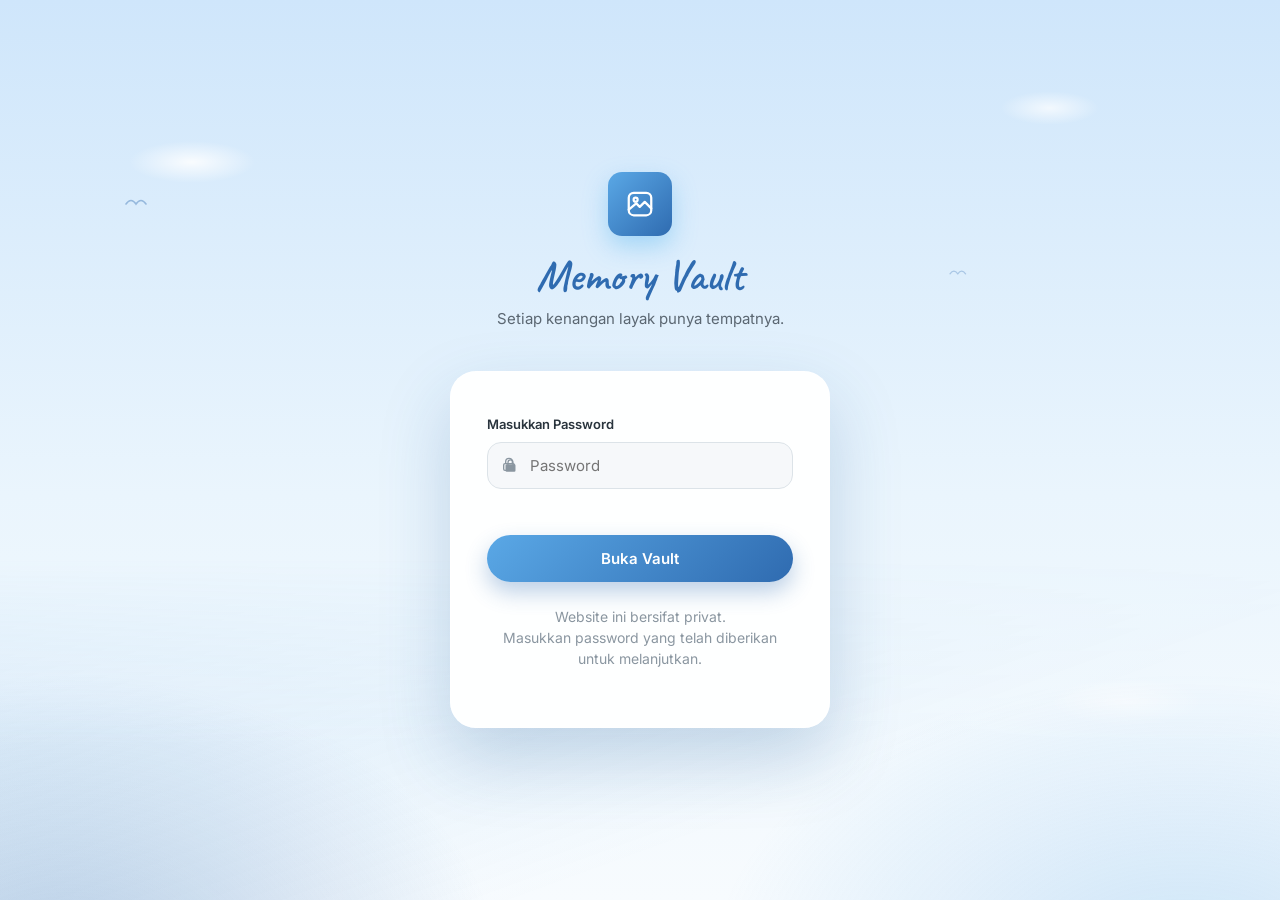
==== commit 32d5da5a: "Update index.html" ====
--- a/index.html
+++ b/index.html
@@ -74,7 +74,7 @@
         </form>
         <p class="login-card__note">
           Website ini bersifat privat.<br />
-          Masukkan password untuk melanjutkan.
+          Masukkan password yang telah diberikan untuk melanjutkan.
         </p>
       </div>
     </div>
@@ -99,40 +99,6 @@
           <button class="nav-link" data-target="movies">Movie Log</button>
           <button class="nav-link" data-target="countdowns">Bom Waktu</button>
         </nav>
-        <div class="topbar__actions">
-          <label class="topbar__search">
-            <svg
-              viewBox="0 0 24 24"
-              width="16"
-              height="16"
-              fill="none"
-              stroke="currentColor"
-              stroke-width="2"
-            >
-              <circle cx="11" cy="11" r="7"></circle>
-              <line x1="21" y1="21" x2="16.65" y2="16.65"></line>
-            </svg>
-            <input
-              type="text"
-              id="memories-search"
-              placeholder="Cari memories..."
-              autocomplete="off"
-            />
-          </label>
-          <button class="topbar__profile" type="button" aria-label="Profil">
-            <svg
-              viewBox="0 0 24 24"
-              width="18"
-              height="18"
-              fill="none"
-              stroke="currentColor"
-              stroke-width="2"
-            >
-              <circle cx="12" cy="8" r="4"></circle>
-              <path d="M4 20c0-4 3.6-6 8-6s8 2 8 6"></path>
-            </svg>
-          </button>
-        </div>
         <button id="logout-btn" class="topbar__logout" title="Keluar">
           Keluar
         </button>
@@ -148,9 +114,9 @@
                 Setiap kenangan<br />punya rumahnya sendiri.
               </h1>
               <p class="hero__subtitle">
-                Memory Vault adalah ruang pribadi saya untuk menyimpan foto, video,
-                kutipan, dan catatan harian - jauh dari keramaian, hanya
-                untuk orang-orang yang aku percaya.
+                Memory Vault adalah ruang pribadi untuk menyimpan foto, video,
+                kutipan, dan catatan harian saya — jauh dari keramaian, hanya
+                untuk orang yang ku percaya.
               </p>
               <div class="hero__actions">
                 <button class="btn btn-primary" data-goto="memories">
--- a/variables.css
+++ b/variables.css
@@ -49,6 +49,7 @@
 
 * {
   box-sizing: border-box;
+  -webkit-tap-highlight-color: transparent;
 }
 
 html,
--- a/index.css
+++ b/index.css
@@ -340,115 +340,63 @@
   color: var(--color-sky-deep);
 }
 
-.topbar__actions {
-  display: flex;
+.topbar__nav {
+  display: flex;
+  flex-wrap: nowrap;
   align-items: center;
-  gap: 10px;
-}
-
-.topbar__search {
-  display: flex;
-  align-items: center;
-  gap: 8px;
-  background: var(--color-gray-50);
-  border: 1.5px solid var(--color-gray-200);
-  border-radius: 999px;
-  padding: 8px 14px;
-  color: var(--color-ink-faint);
-  transition: border-color 0.2s ease;
-}
-
-.topbar__search:focus-within {
-  border-color: var(--color-sky);
-}
-
-.topbar__search input {
+  gap: 2px;
+  flex: 1;
+  min-width: 0;
+  overflow-x: auto;
+  scrollbar-width: none;
+  justify-content: center;
+}
+
+.topbar__nav::-webkit-scrollbar {
+  display: none;
+}
+
+.nav-link {
+  position: relative;
+  flex: 0 0 auto;
   border: none;
   background: transparent;
-  outline: none;
+  padding: 8px 14px 10px;
+  border-radius: 0;
   font-size: 13.5px;
-  color: var(--color-ink);
-  width: 160px;
-}
-
-.topbar__search input::placeholder {
+  font-weight: 500;
+  letter-spacing: 0.01em;
+  white-space: nowrap;
   color: var(--color-ink-faint);
-}
-
-.topbar__profile {
-  width: 36px;
-  height: 36px;
-  border-radius: 50%;
-  border: 1.5px solid var(--color-gray-200);
-  background: var(--color-white);
-  color: var(--color-sky-deep);
-  display: flex;
-  align-items: center;
-  justify-content: center;
-  transition:
-    border-color 0.2s ease,
-    transform 0.15s ease;
-}
-
-.topbar__profile:hover {
-  border-color: var(--color-sky);
-  transform: translateY(-1px);
-}
-
-@media (max-width: 860px) {
-  .topbar__actions {
-    order: 4;
-  }
-  .topbar__search input {
-    width: 120px;
-  }
-}
-
-@media (max-width: 560px) {
-  .topbar__search {
-    padding: 6px 10px;
-  }
-  .topbar__search input {
-    width: 88px;
-  }
-}
-
-.topbar__nav {
-  display: flex;
-  flex-wrap: wrap;
-  gap: 2px;
-  max-width: 620px;
-  justify-content: flex-end;
-  background: var(--color-gray-50);
-  padding: 4px;
-  border-radius: 12px;
-}
-
-.nav-link {
-  border: none;
-  background: transparent;
-  padding: 8px 16px;
-  border-radius: 8px;
-  font-size: 13.5px;
-  font-weight: 600;
-  letter-spacing: 0.01em;
-  color: var(--color-ink-soft);
-  transition:
-    background 0.2s ease,
-    color 0.2s ease,
-    transform 0.15s ease;
+  transition: color 0.2s ease;
+}
+
+.nav-link::after {
+  content: "";
+  position: absolute;
+  left: 12px;
+  right: 12px;
+  bottom: 2px;
+  height: 2px;
+  background: var(--color-sky);
+  border-radius: 2px;
+  transform: scaleX(0);
+  transition: transform 0.2s ease;
 }
 
 .nav-link:hover {
   color: var(--color-ink);
-  transform: translateY(-1px);
 }
 
 .nav-link.is-active {
-  background: var(--color-white);
+  background: transparent;
   color: var(--color-sky-deep);
   font-weight: 700;
-  box-shadow: 0 2px 8px rgba(47, 107, 176, 0.16);
+  box-shadow: none;
+}
+
+.nav-link.is-active::after {
+  transform: scaleX(1);
 }
 
 .topbar__logout {
@@ -476,23 +424,33 @@
     padding: 10px var(--space-2);
   }
 
+  .topbar__brand {
+    gap: 8px;
+  }
+
+  .topbar__logout {
+    order: 2;
+    flex-shrink: 0;
+  }
+
   .topbar__nav {
     order: 3;
+    flex: 1 1 100%;
     width: 100%;
     max-width: none;
     flex-wrap: nowrap;
     justify-content: flex-start;
     overflow-x: auto;
+    scroll-padding-inline: 14px;
     scroll-snap-type: x proximity;
     -webkit-overflow-scrolling: touch;
     scrollbar-width: none;
-    mask-image: linear-gradient(
-      to right,
-      transparent 0,
-      black 14px,
-      black calc(100% - 14px),
-      transparent 100%
-    );
+    padding: 4px 14px;
+    margin: 0 calc(var(--space-2) * -1);
+    border-radius: 0;
+    background: transparent;
+    border-top: 1px solid var(--color-gray-100);
+    padding-top: 8px;
   }
 
   .topbar__nav::-webkit-scrollbar {
@@ -503,8 +461,39 @@
     flex: 0 0 auto;
     white-space: nowrap;
     scroll-snap-align: start;
-    padding: 7px 13px;
+    padding: 7px 13px 9px;
     font-size: 13px;
+  }
+}
+
+@media (max-width: 480px) {
+  .topbar {
+    padding: 9px var(--space-2);
+  }
+
+  .topbar__mark {
+    width: 30px;
+    height: 30px;
+    border-radius: 9px;
+  }
+
+  .topbar__mark::before {
+    width: 15px;
+    height: 15px;
+  }
+
+  .topbar__title {
+    font-size: 22px;
+  }
+
+  .topbar__logout {
+    padding: 6px 12px;
+    font-size: 12px;
+  }
+
+  .nav-link {
+    padding: 6px 11px 8px;
+    font-size: 12.5px;
   }
 }
 
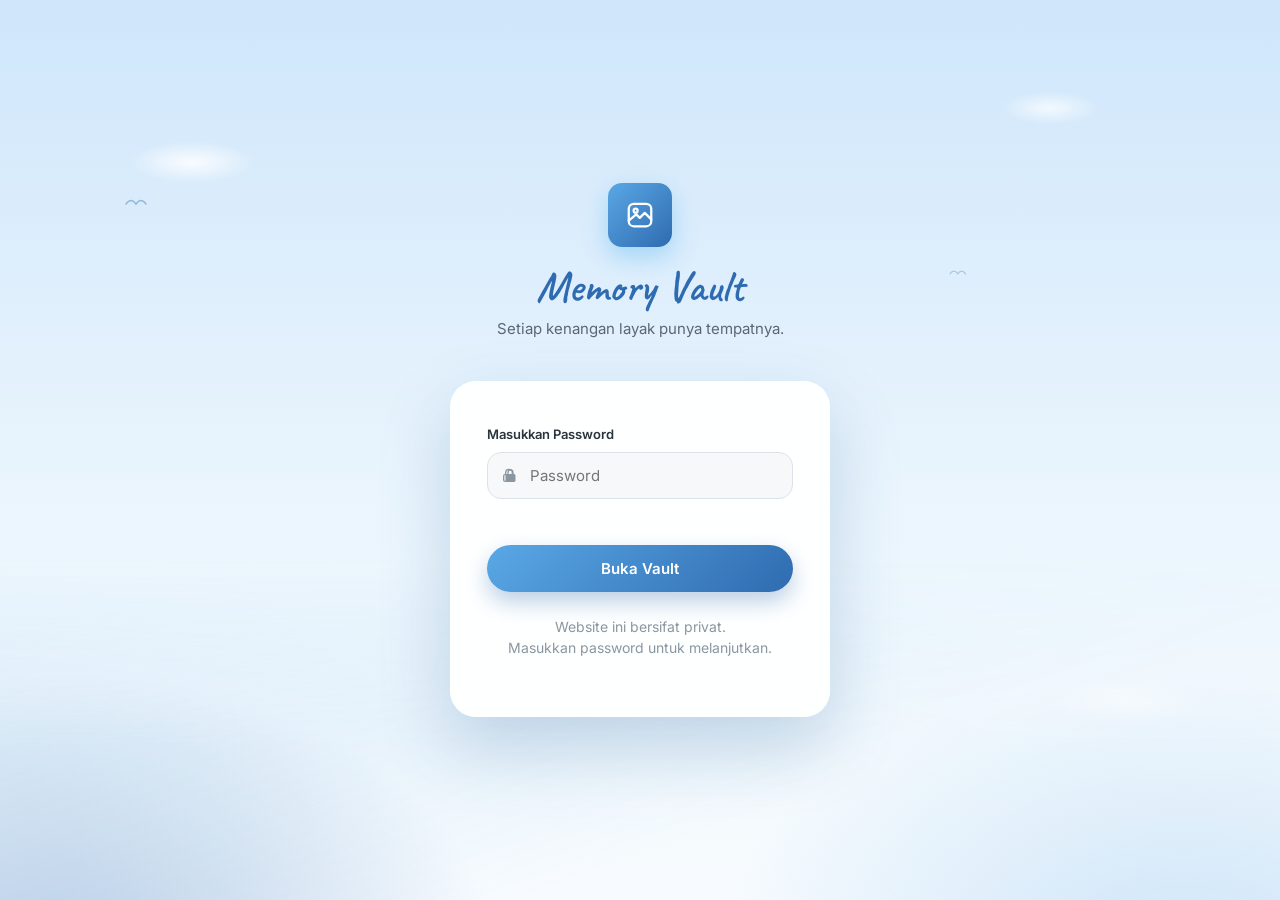
==== commit 9a573370: "Update index.html" ====
--- a/index.html
+++ b/index.html
@@ -74,7 +74,7 @@
         </form>
         <p class="login-card__note">
           Website ini bersifat privat.<br />
-          Masukkan password yang telah diberikan untuk melanjutkan.
+          Masukkan password untuk melanjutkan.
         </p>
       </div>
     </div>
@@ -94,6 +94,7 @@
           <button class="nav-link" data-target="quotes">Quotes</button>
           <button class="nav-link" data-target="journal">Journal</button>
           <button class="nav-link" data-target="confessions">Curhat</button>
+          <button class="nav-link" data-target="pesan">Pesan</button>
           <button class="nav-link" data-target="songs">Lagu</button>
           <button class="nav-link" data-target="books">Book Shelf</button>
           <button class="nav-link" data-target="movies">Movie Log</button>
@@ -115,8 +116,8 @@
               </h1>
               <p class="hero__subtitle">
                 Memory Vault adalah ruang pribadi untuk menyimpan foto, video,
-                kutipan, dan catatan harian saya — jauh dari keramaian, hanya
-                untuk orang yang ku percaya.
+                kutipan, dan catatan harian — jauh dari keramaian, hanya
+                untukmu.
               </p>
               <div class="hero__actions">
                 <button class="btn btn-primary" data-goto="memories">
@@ -234,6 +235,54 @@
             Belum ada curhatan.
           </div>
           <div id="confessions-list" class="journal-list"></div>
+        </section>
+
+        <!-- ---------------- PESAN ---------------- -->
+        <section id="pesan" class="page-section">
+          <div class="section-head">
+            <span class="section-head__tab">Pesan</span>
+            <h2>Pesan untuk Rohid</h2>
+            <p>
+              Punya sesuatu yang ingin disampaikan? Tulis pesan singkat di sini.
+            </p>
+          </div>
+
+          <div class="pesan-card">
+            <form id="general-message-form" class="msg-form">
+              <div class="msg-form__row">
+                <label for="general-message-name">Nama kamu</label>
+                <input
+                  type="text"
+                  id="general-message-name"
+                  placeholder="Nama"
+                  required
+                />
+              </div>
+              <div class="msg-form__row">
+                <label for="general-message-text">Pesan</label>
+                <textarea
+                  id="general-message-text"
+                  rows="5"
+                  placeholder="Tulis pesanmu di sini..."
+                  required
+                ></textarea>
+              </div>
+              <div id="general-message-error" class="form-error"></div>
+              <div
+                id="general-message-success"
+                class="msg-form__success hidden"
+              >
+                Pesan terkirim. Terima kasih!
+              </div>
+              <button
+                type="submit"
+                id="general-message-submit"
+                class="btn btn-primary"
+              >
+                Kirim Pesan
+              </button>
+            </form>
+          </div>
         </section>
 
         <!-- ---------------- LAGU FAVORIT ---------------- -->
@@ -331,7 +380,6 @@
         </button>
 
         <div class="song-modal__art-wrap">
-          <div class="song-modal__glow" id="song-glow"></div>
           <div class="song-modal__art" id="song-art-spin">
             <img id="song-cover-img" src="" alt="" />
           </div>
@@ -340,35 +388,93 @@
         <h3 id="song-title-el"></h3>
         <p class="song-modal__artist" id="song-artist-el"></p>
 
-        <div class="song-modal__equalizer" id="song-equalizer">
-          <span></span><span></span><span></span><span></span>
-        </div>
-
-        <button
-          class="song-modal__play-btn"
-          id="song-play-btn"
-          aria-label="Putar/Jeda"
-        >
-          <svg
-            id="song-icon-play"
-            viewBox="0 0 24 24"
-            width="26"
-            height="26"
-            fill="currentColor"
+        <div class="song-modal__progress">
+          <input
+            type="range"
+            id="song-progress"
+            class="song-modal__range"
+            min="0"
+            max="100"
+            value="0"
+            step="0.1"
+          />
+          <div class="song-modal__time-row">
+            <span id="song-time-current">0:00</span>
+            <span id="song-time-remaining">-0:00</span>
+          </div>
+        </div>
+
+        <div class="song-modal__controls">
+          <button
+            class="song-modal__ctrl-btn"
+            id="song-back-btn"
+            aria-label="Mundur 10 detik"
           >
-            <path d="M8 5v14l11-7z" />
+            <svg viewBox="0 0 24 24" width="20" height="20" fill="currentColor">
+              <path
+                d="M11 5V1L5.5 6.5 11 12V8c3.31 0 6 2.69 6 6s-2.69 6-6 6-6-2.69-6-6H3c0 4.42 3.58 8 8 8s8-3.58 8-8-3.58-8-8-8z"
+              />
+            </svg>
+          </button>
+
+          <button
+            class="song-modal__play-btn"
+            id="song-play-btn"
+            aria-label="Putar/Jeda"
+          >
+            <svg
+              id="song-icon-play"
+              viewBox="0 0 24 24"
+              width="26"
+              height="26"
+              fill="currentColor"
+            >
+              <path d="M8 5v14l11-7z" />
+            </svg>
+            <svg
+              id="song-icon-pause"
+              viewBox="0 0 24 24"
+              width="26"
+              height="26"
+              fill="currentColor"
+              class="hidden"
+            >
+              <path d="M6 5h4v14H6zM14 5h4v14h-4z" />
+            </svg>
+          </button>
+
+          <button
+            class="song-modal__ctrl-btn"
+            id="song-forward-btn"
+            aria-label="Maju 10 detik"
+          >
+            <svg viewBox="0 0 24 24" width="20" height="20" fill="currentColor">
+              <path
+                d="M13 5V1l5.5 5.5L13 12V8c-3.31 0-6 2.69-6 6s2.69 6 6 6 6-2.69 6-6h2c0 4.42-3.58 8-8 8s-8-3.58-8-8 3.58-8 8-8z"
+              />
+            </svg>
+          </button>
+        </div>
+
+        <div class="song-modal__volume">
+          <svg viewBox="0 0 24 24" width="16" height="16" fill="currentColor">
+            <path d="M3 10v4h4l5 5V5L7 10H3z" />
           </svg>
-          <svg
-            id="song-icon-pause"
-            viewBox="0 0 24 24"
-            width="26"
-            height="26"
-            fill="currentColor"
-            class="hidden"
-          >
-            <path d="M6 5h4v14H6zM14 5h4v14h-4z" />
+          <input
+            type="range"
+            id="song-volume"
+            class="song-modal__range song-modal__range--volume"
+            min="0"
+            max="1"
+            step="0.01"
+            value="1"
+          />
+          <svg viewBox="0 0 24 24" width="18" height="18" fill="currentColor">
+            <path
+              d="M3 10v4h4l5 5V5L7 10H3zm13.5 2A4.5 4.5 0 0 0 14 7.97v8.05c1.48-.73 2.5-2.25 2.5-4.02zM14 3.23v2.06c2.89.86 5 3.54 5 6.71s-2.11 5.85-5 6.71v2.06c4.01-.91 7-4.49 7-8.77s-2.99-7.86-7-8.77z"
+            />
           </svg>
-        </button>
+        </div>
 
         <p class="song-modal__note" id="song-note-el"></p>
 
@@ -396,6 +502,46 @@
             class="modal__description modal__description--full"
             id="text-modal-content"
           ></p>
+
+          <!-- Hanya muncul saat popup dibuka dari Curhat, bukan Journal -->
+          <div id="text-modal-message" class="curhat-message hidden">
+            <div class="curhat-message__divider"></div>
+            <h4 class="curhat-message__heading">Kirim pesan untuk Rohid</h4>
+            <p class="curhat-message__hint">
+              Tentang curhatan ini — tulis apa saja yang ingin kamu sampaikan.
+            </p>
+            <form id="curhat-message-form" class="msg-form">
+              <div class="msg-form__row">
+                <label for="curhat-message-name">Nama kamu</label>
+                <input
+                  type="text"
+                  id="curhat-message-name"
+                  placeholder="Nama"
+                  required
+                />
+              </div>
+              <div class="msg-form__row">
+                <label for="curhat-message-text">Pesan</label>
+                <textarea
+                  id="curhat-message-text"
+                  rows="3"
+                  placeholder="Tulis pesanmu di sini..."
+                  required
+                ></textarea>
+              </div>
+              <div id="curhat-message-error" class="form-error"></div>
+              <div id="curhat-message-success" class="msg-form__success hidden">
+                Pesan terkirim. Terima kasih!
+              </div>
+              <button
+                type="submit"
+                id="curhat-message-submit"
+                class="btn btn-primary"
+              >
+                Kirim Pesan
+              </button>
+            </form>
+          </div>
         </div>
       </div>
     </div>
